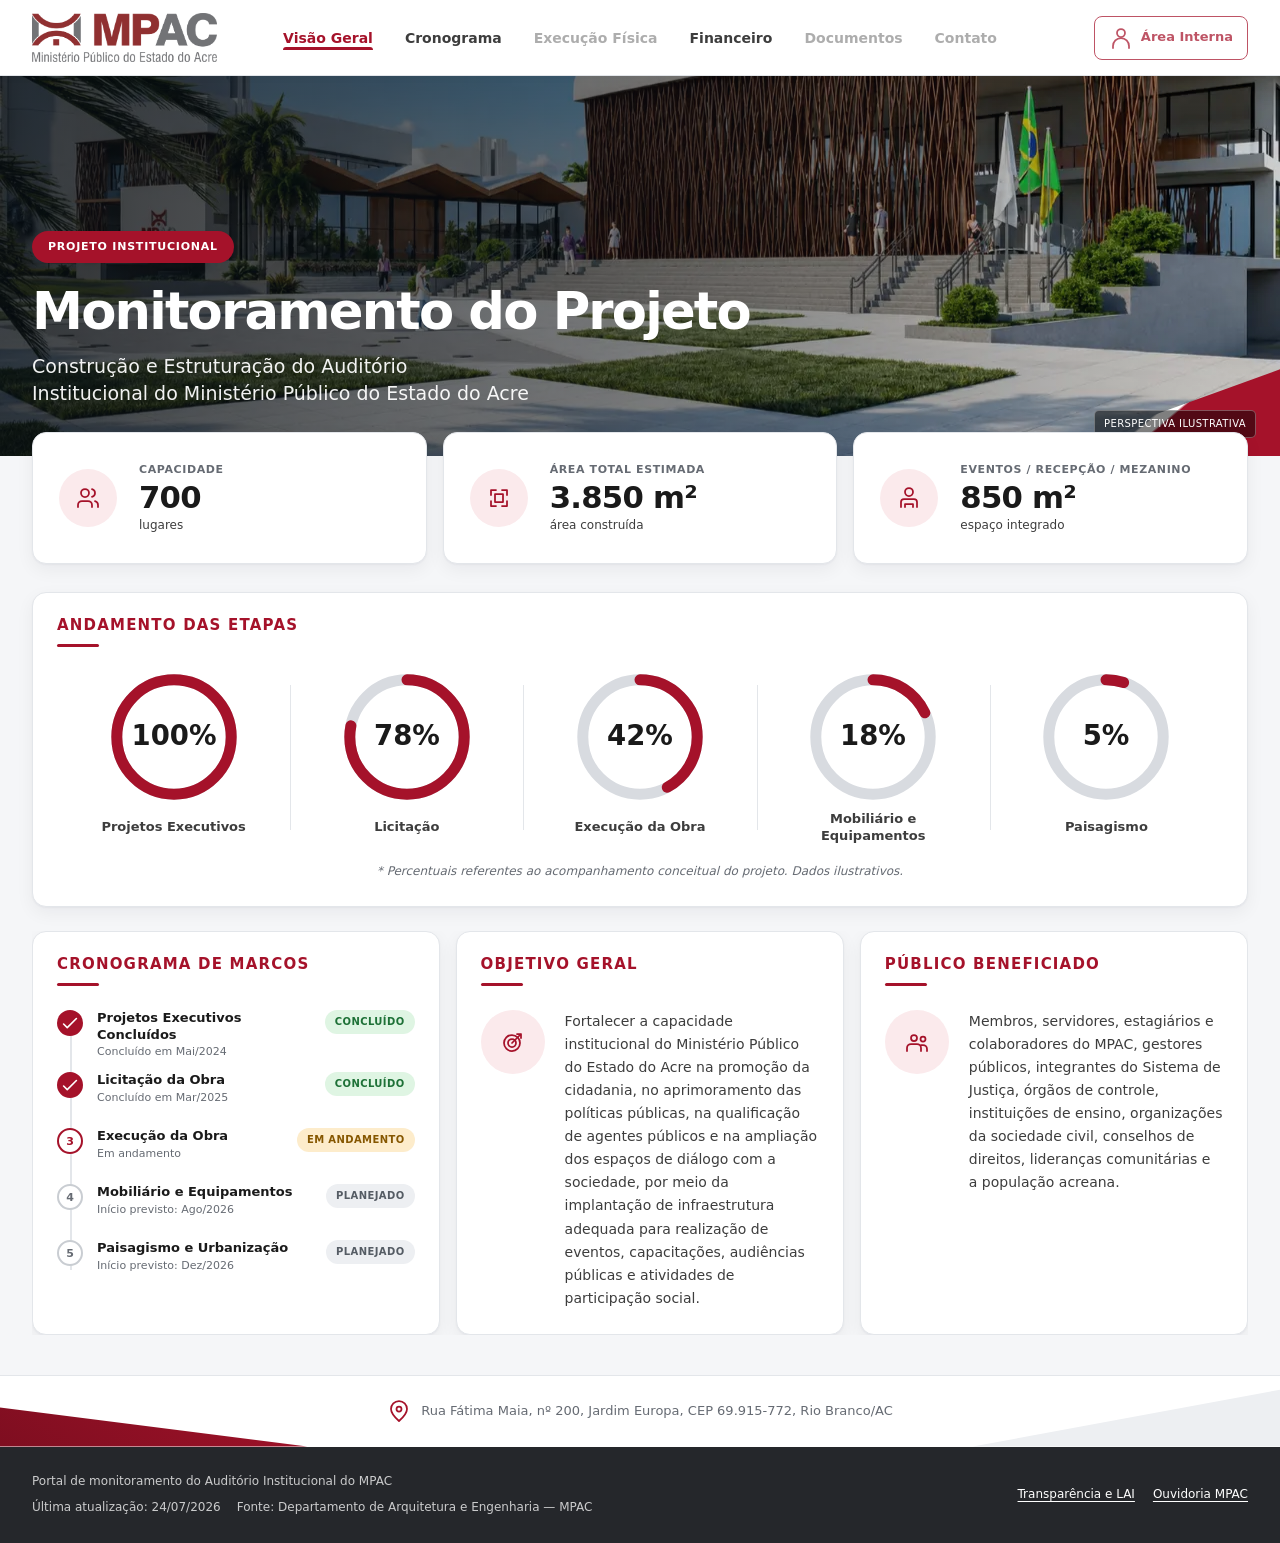
==== index.html @ 1439238c "feat: implementa dashboard do auditório MPAC" ====
<!doctype html>
<html lang="pt-BR" data-page="visao-geral">
<head>
  <meta charset="utf-8">
  <meta name="viewport" content="width=device-width, initial-scale=1">
  <meta name="description" content="Acompanhe a construção e a estruturação do Auditório Institucional do MPAC.">
  <meta name="theme-color" content="#a5122a">
  <link rel="icon" href="assets/favicon.svg" type="image/svg+xml">
  <meta http-equiv="Content-Security-Policy" content="default-src 'self'; img-src 'self' data:; style-src 'self'; script-src 'self'; font-src 'self'; object-src 'none'; base-uri 'self'; form-action 'self'">
  <meta name="referrer" content="strict-origin-when-cross-origin">
  <title>Visão Geral | Auditório Institucional MPAC</title>
  <link rel="preload" as="image" type="image/webp" href="assets/renders/render-02-fachada-principal-1280.webp" imagesrcset="assets/renders/render-02-fachada-principal-640.webp 640w, assets/renders/render-02-fachada-principal-1280.webp 1280w, assets/renders/render-02-fachada-principal-1672.webp 1672w" imagesizes="100vw">
  <link rel="stylesheet" href="css/tokens.css">
  <link rel="stylesheet" href="css/base.css">
  <link rel="stylesheet" href="css/components.css">
  <script type="module" src="js/data-loader.js"></script>
</head>
<body>
  <a class="skip-link" href="#conteudo-principal">Pular para o conteúdo principal</a>
  <header class="site-header">
    <div class="container header-inner">
      <a class="brand" href="index.html" aria-label="MPAC — página inicial do projeto">
        <img src="assets/logo_mpac_topo.png" alt="Ministério Público do Estado do Acre" width="1137" height="307">
      </a>
      <nav class="site-nav" id="site-nav" aria-label="Navegação principal">
        <ul>
          <li><a class="nav-link" href="index.html" aria-current="page">Visão Geral</a></li>
          <li><a class="nav-link" href="cronograma.html">Cronograma</a></li>
          <li><a class="nav-link" href="#" aria-disabled="true" title="Em breve">Execução Física</a></li>
          <li><a class="nav-link" href="financeiro.html">Financeiro</a></li>
          <li><a class="nav-link" href="#" aria-disabled="true" title="Em breve">Documentos</a></li>
          <li><a class="nav-link" href="#" aria-disabled="true" title="Em breve">Contato</a></li>
        </ul>
      </nav>
      <button class="internal-button" type="button" aria-disabled="true" title="Área interna em breve">
        <svg class="icon" aria-hidden="true"><use href="assets/icons.svg#user"></use></svg>
        Área Interna
      </button>
      <button class="menu-button" type="button" aria-controls="site-nav" aria-expanded="false" aria-label="Abrir menu">
        <svg class="icon menu-icon" aria-hidden="true"><use href="assets/icons.svg#menu"></use></svg>
      </button>
    </div>
  </header>
  <button class="nav-scrim" type="button" aria-label="Fechar menu" tabindex="-1"></button>

  <main id="conteudo-principal">
    <section class="hero hero--home" aria-labelledby="hero-title">
      <div class="container hero-inner">
        <span class="hero-badge">Projeto Institucional</span>
        <h1 id="hero-title">Monitoramento do Projeto</h1>
        <p id="hero-subtitle">Construção e Estruturação do Auditório Institucional do Ministério Público do Estado do Acre</p>
      </div>
      <span class="illustrative-tag">Perspectiva ilustrativa</span>
    </section>

    <div class="container main-content">
      <section aria-label="Indicadores principais">
        <div class="kpi-grid" id="kpi-grid"><div class="loading" aria-label="Carregando indicadores"></div></div>
      </section>

      <section class="card progress-card content-section" aria-labelledby="progress-title">
        <h2 class="section-heading" id="progress-title">Andamento das Etapas</h2>
        <div class="progress-grid" id="progress-grid"><div class="loading" aria-label="Carregando andamento"></div></div>
        <p class="progress-note" id="progress-note"></p>
      </section>

      <section class="overview-grid content-section" aria-label="Informações do projeto">
        <article class="card" aria-labelledby="milestones-title">
          <h2 class="section-heading" id="milestones-title">Cronograma de Marcos</h2>
          <ol class="milestones" id="milestones-list"></ol>
        </article>
        <article class="card info-card" aria-labelledby="objective-title">
          <h2 class="section-heading" id="objective-title">Objetivo Geral</h2>
          <div class="info-card__body">
            <span class="icon-bubble" aria-hidden="true">
              <svg class="icon"><use href="assets/icons.svg#target"></use></svg>
            </span>
            <p id="objective-text"></p>
          </div>
        </article>
        <article class="card info-card" aria-labelledby="audience-title">
          <h2 class="section-heading" id="audience-title">Público Beneficiado</h2>
          <div class="info-card__body">
            <span class="icon-bubble" aria-hidden="true">
              <svg class="icon"><use href="assets/icons.svg#community"></use></svg>
            </span>
            <p id="audience-text"></p>
          </div>
        </article>
      </section>
    </div>
  </main>

  <div class="address-bar" aria-label="Endereço do empreendimento">
    <div class="address-content">
      <svg class="icon" aria-hidden="true"><use href="assets/icons.svg#pin"></use></svg>
      <span id="project-address"></span>
    </div>
  </div>
  <footer class="site-footer">
    <div class="container footer-inner">
      <div>
        <p>Portal de monitoramento do Auditório Institucional do MPAC</p>
        <div class="footer-meta">
          <span id="last-updated"></span>
          <span id="data-source"></span>
        </div>
      </div>
      <div class="footer-links">
        <a href="https://transparencia.mpac.mp.br/" rel="noopener">Transparência e LAI</a>
        <a href="https://www.mpac.mp.br/ouvidoria/" rel="noopener">Ouvidoria MPAC</a>
      </div>
    </div>
  </footer>
  <noscript><p class="error-message">Este portal usa JavaScript apenas para carregar os dados públicos do projeto. Consulte a fonte estruturada em <a href="data/projeto.json">projeto.json</a>.</p></noscript>
</body>
</html>
---- css/tokens.css ----
:root {
  --mpac-red: #a5122a;
  --mpac-red-dark: #7e0e20;
  --mpac-red-soft: #fbeaec;
  --ink-950: #101114;
  --ink-900: #1a1a1a;
  --ink-700: #3d3d3d;
  --ink-500: #666b73;
  --ink-300: #c9cdd2;
  --line: #e3e6ea;
  --surface: #ffffff;
  --bg: #f5f6f8;
  --bg-diagonal: #edeff2;
  --status-done-bg: #dff5e3;
  --status-done-fg: #1e7137;
  --status-running-bg: #fdeccb;
  --status-running-fg: #865700;
  --status-planned-bg: #edeff2;
  --status-planned-fg: #555c64;
  --font-sans: "Inter", "Segoe UI", system-ui, -apple-system, BlinkMacSystemFont, sans-serif;
  --sp-1: 4px;
  --sp-2: 8px;
  --sp-3: 12px;
  --sp-4: 16px;
  --sp-5: 24px;
  --sp-6: 32px;
  --sp-7: 48px;
  --sp-8: 64px;
  --radius-card: 14px;
  --radius-pill: 999px;
  --radius-btn: 8px;
  --shadow-card: 0 1px 2px rgba(16, 24, 40, .04), 0 6px 18px rgba(16, 24, 40, .055);
  --shadow-hover: 0 2px 4px rgba(16, 24, 40, .06), 0 12px 28px rgba(16, 24, 40, .1);
  --container-max: 1440px;
  --gutter: 32px;
  --header-height: 76px;
}
---- css/base.css ----
*,
*::before,
*::after {
  box-sizing: border-box;
}

html {
  color-scheme: light;
  scroll-behavior: smooth;
  scroll-padding-top: calc(var(--header-height) + 20px);
}

body {
  margin: 0;
  background: var(--bg);
  color: var(--ink-700);
  font-family: var(--font-sans);
  font-size: 15px;
  line-height: 1.6;
  text-rendering: optimizeLegibility;
  -webkit-font-smoothing: antialiased;
}

body.nav-open {
  overflow: hidden;
}

img,
svg {
  display: block;
  max-width: 100%;
}

button,
a {
  font: inherit;
}

button {
  color: inherit;
}

a {
  color: var(--mpac-red);
}

h1,
h2,
h3,
p,
figure {
  margin-top: 0;
}

h1,
h2,
h3 {
  color: var(--ink-900);
  line-height: 1.18;
}

.container {
  width: min(calc(100% - (var(--gutter) * 2)), var(--container-max));
  margin-inline: auto;
}

.skip-link {
  position: fixed;
  z-index: 1000;
  top: 8px;
  left: 8px;
  padding: 10px 14px;
  border-radius: 6px;
  background: var(--ink-950);
  color: white;
  transform: translateY(-150%);
  transition: transform .15s ease;
}

.skip-link:focus {
  transform: translateY(0);
}

:focus-visible {
  outline: 3px solid var(--mpac-red);
  outline-offset: 3px;
}

.section-heading {
  position: relative;
  margin-bottom: 24px;
  padding-bottom: 12px;
  color: var(--mpac-red);
  font-size: 15px;
  font-weight: 760;
  letter-spacing: .08em;
  text-transform: uppercase;
}

.section-heading::after {
  position: absolute;
  bottom: 0;
  left: 0;
  width: 42px;
  height: 3px;
  border-radius: 3px;
  background: var(--mpac-red);
  content: "";
}

.eyebrow {
  margin-bottom: 8px;
  color: var(--mpac-red);
  font-size: 12px;
  font-weight: 750;
  letter-spacing: .1em;
  text-transform: uppercase;
}

.card {
  border: 1px solid var(--line);
  border-radius: var(--radius-card);
  background: var(--surface);
  box-shadow: var(--shadow-card);
}

.icon {
  width: 24px;
  height: 24px;
  fill: none;
  stroke: currentColor;
  stroke-linecap: round;
  stroke-linejoin: round;
  stroke-width: 1.75;
}

.icon-bubble {
  display: grid;
  flex: 0 0 auto;
  width: 58px;
  height: 58px;
  place-items: center;
  border-radius: 50%;
  background: var(--mpac-red-soft);
  color: var(--mpac-red);
}

.status {
  display: inline-flex;
  align-items: center;
  justify-content: center;
  min-height: 24px;
  padding: 4px 10px;
  border-radius: var(--radius-pill);
  font-size: 10px;
  font-weight: 780;
  letter-spacing: .04em;
  line-height: 1;
  text-transform: uppercase;
  white-space: nowrap;
}

.status--concluido {
  background: var(--status-done-bg);
  color: var(--status-done-fg);
}

.status--andamento {
  background: var(--status-running-bg);
  color: var(--status-running-fg);
}

.status--planejado {
  background: var(--status-planned-bg);
  color: var(--status-planned-fg);
}

.sr-only {
  position: absolute !important;
  width: 1px !important;
  height: 1px !important;
  padding: 0 !important;
  overflow: hidden !important;
  clip: rect(0, 0, 0, 0) !important;
  white-space: nowrap !important;
  border: 0 !important;
}

.content-section {
  content-visibility: auto;
  contain-intrinsic-size: 500px;
}

.loading {
  min-height: 120px;
  border-radius: var(--radius-card);
  background: linear-gradient(90deg, #eef0f2 20%, #f8f9fa 40%, #eef0f2 60%);
  background-size: 220% 100%;
  animation: shimmer 1.35s infinite linear;
}

.error-message {
  max-width: 900px;
  margin: 40px auto;
  padding: 24px;
  border-left: 4px solid var(--mpac-red);
  background: var(--surface);
}

@keyframes shimmer {
  to { background-position: -220% 0; }
}

@media (max-width: 899px) {
  :root {
    --gutter: 20px;
    --header-height: 68px;
  }
}

@media (prefers-reduced-motion: reduce) {
  *,
  *::before,
  *::after {
    scroll-behavior: auto !important;
    animation-duration: .01ms !important;
    animation-iteration-count: 1 !important;
    transition-duration: .01ms !important;
  }
}
---- css/components.css ----
.site-header {
  position: sticky;
  z-index: 100;
  top: 0;
  height: var(--header-height);
  border-bottom: 1px solid var(--line);
  background: rgba(255, 255, 255, .96);
  box-shadow: 0 1px 10px rgba(16, 24, 40, .03);
  backdrop-filter: blur(12px);
}

.header-inner {
  display: grid;
  height: 100%;
  grid-template-columns: minmax(205px, 1fr) auto minmax(155px, 1fr);
  align-items: center;
  gap: 28px;
}

.brand {
  display: inline-flex;
  align-items: center;
  justify-self: start;
  color: var(--ink-900);
  text-decoration: none;
}

.brand img {
  width: 185px;
  height: auto;
}

.site-nav {
  display: flex;
  height: 100%;
  align-self: center;
  align-items: center;
}

.site-nav ul {
  display: flex;
  height: 100%;
  margin: 0;
  padding: 0;
  align-items: center;
  gap: 32px;
  list-style: none;
}

.nav-link {
  position: relative;
  display: inline-flex;
  height: 100%;
  align-items: center;
  color: var(--ink-700);
  font-size: 14px;
  font-weight: 570;
  text-decoration: none;
}

.nav-link:hover {
  color: var(--mpac-red);
}

.nav-link[aria-current="page"] {
  color: var(--mpac-red);
  font-weight: 720;
}

.nav-link[aria-current="page"]::after {
  position: absolute;
  right: 0;
  bottom: -1px;
  left: 0;
  height: 3px;
  border-radius: 3px 3px 0 0;
  background: var(--mpac-red);
  content: "";
}

.nav-link[aria-disabled="true"] {
  cursor: not-allowed;
  opacity: .42;
}

.nav-link[aria-disabled="true"]::before {
  position: absolute;
  z-index: 2;
  top: calc(100% - 4px);
  left: 50%;
  padding: 5px 8px;
  border-radius: 5px;
  background: var(--ink-950);
  color: white;
  content: "Em breve";
  font-size: 10px;
  opacity: 0;
  pointer-events: none;
  transform: translate(-50%, 5px);
  transition: opacity .15s ease, transform .15s ease;
  white-space: nowrap;
}

.nav-link[aria-disabled="true"]:hover::before,
.nav-link[aria-disabled="true"]:focus-visible::before {
  opacity: 1;
  transform: translate(-50%, 0);
}

.internal-button,
.export-button {
  display: inline-flex;
  min-height: 42px;
  padding: 9px 14px;
  align-items: center;
  justify-content: center;
  gap: 8px;
  border: 1.5px solid var(--mpac-red);
  border-radius: var(--radius-btn);
  background: transparent;
  color: var(--mpac-red);
  font-size: 13px;
  font-weight: 680;
  text-decoration: none;
  transition: background-color .18s ease, color .18s ease, box-shadow .18s ease;
}

.internal-button {
  justify-self: end;
  cursor: not-allowed;
  opacity: .72;
}

.internal-button:hover,
.export-button:hover {
  background: var(--mpac-red);
  color: white;
  box-shadow: 0 6px 16px rgba(165, 18, 42, .2);
}

.menu-button {
  display: none;
  width: 44px;
  height: 44px;
  padding: 0;
  place-items: center;
  border: 1px solid var(--line);
  border-radius: 8px;
  background: white;
  color: var(--ink-900);
}

.nav-scrim {
  display: none;
}

.hero {
  position: relative;
  min-height: 380px;
  overflow: hidden;
  background-position: center 58%;
  background-size: cover;
  isolation: isolate;
}

.hero::before {
  position: absolute;
  z-index: -1;
  inset: 0;
  background: linear-gradient(100deg, rgba(8, 14, 20, .78) 0%, rgba(8, 14, 20, .54) 46%, rgba(8, 14, 20, .12) 100%);
  content: "";
}

.hero::after {
  position: absolute;
  right: -1px;
  bottom: -1px;
  width: min(19vw, 290px);
  height: 88px;
  background: linear-gradient(140deg, transparent 49%, white 50%, white 54%, var(--mpac-red) 55%);
  clip-path: polygon(100% 0, 100% 100%, 0 100%);
  content: "";
}

.hero--home {
  background-image: image-set(
    url("../assets/renders/render-02-fachada-principal-1280.webp") type("image/webp"),
    url("../assets/renders/render-02-fachada-principal-1280.jpg") type("image/jpeg")
  );
}

.hero--timeline {
  background-image: image-set(
    url("../assets/renders/render-01-praca-civica-1280.webp") type("image/webp"),
    url("../assets/renders/render-01-praca-civica-1280.jpg") type("image/jpeg")
  );
}

.hero--finance {
  background-image: image-set(
    url("../assets/renders/render-03-conjunto-entardecer-1280.webp") type("image/webp"),
    url("../assets/renders/render-03-conjunto-entardecer-1280.jpg") type("image/jpeg")
  );
}

.hero-inner {
  display: flex;
  min-height: 380px;
  padding-top: 58px;
  padding-bottom: 48px;
  flex-direction: column;
  align-items: flex-start;
  justify-content: flex-end;
}

.hero-badge {
  margin-bottom: 18px;
  padding: 7px 16px;
  border-radius: var(--radius-pill);
  background: var(--mpac-red);
  color: white;
  font-size: 11px;
  font-weight: 760;
  letter-spacing: .07em;
  text-transform: uppercase;
}

.hero h1 {
  max-width: 780px;
  margin-bottom: 12px;
  color: white;
  font-size: clamp(38px, 4vw, 56px);
  font-weight: 770;
  letter-spacing: -.035em;
  text-wrap: balance;
}

.hero p {
  max-width: 720px;
  margin-bottom: 0;
  color: rgba(255, 255, 255, .94);
  font-size: 19px;
  line-height: 1.45;
  text-wrap: balance;
}

.illustrative-tag {
  position: absolute;
  z-index: 2;
  right: 24px;
  bottom: 18px;
  padding: 5px 9px;
  border: 1px solid rgba(255, 255, 255, .3);
  border-radius: 5px;
  background: rgba(0, 0, 0, .5);
  color: white;
  font-size: 10px;
  letter-spacing: .04em;
  text-transform: uppercase;
}

.main-content {
  padding: 32px 0 0;
}

.kpi-grid {
  display: grid;
  margin-top: -56px;
  margin-bottom: 28px;
  grid-template-columns: repeat(3, minmax(0, 1fr));
  gap: 16px;
  position: relative;
  z-index: 4;
}

.kpi-card {
  display: flex;
  min-height: 132px;
  padding: 26px;
  align-items: center;
  gap: 22px;
  transition: transform .18s ease-out, box-shadow .18s ease-out;
}

.kpi-card:hover {
  box-shadow: var(--shadow-hover);
  transform: translateY(-2px);
}

.kpi-content {
  min-width: 0;
}

.kpi-label {
  display: block;
  margin-bottom: 3px;
  color: var(--ink-500);
  font-size: 11px;
  font-weight: 720;
  letter-spacing: .055em;
  line-height: 1.25;
  text-transform: uppercase;
}

.kpi-value {
  display: block;
  color: var(--ink-900);
  font-size: clamp(28px, 2.4vw, 36px);
  font-weight: 780;
  letter-spacing: -.025em;
  line-height: 1.15;
}

.kpi-note {
  display: block;
  margin-top: 3px;
  color: var(--ink-700);
  font-size: 12px;
  line-height: 1.25;
}

.progress-card {
  padding: 24px;
}

.progress-grid {
  display: grid;
  grid-template-columns: repeat(5, minmax(0, 1fr));
}

.progress-item {
  position: relative;
  display: grid;
  padding: 0 18px;
  justify-items: center;
  text-align: center;
}

.progress-item + .progress-item::before {
  position: absolute;
  top: 14px;
  bottom: 14px;
  left: 0;
  width: 1px;
  background: var(--line);
  content: "";
}

.progress-ring {
  width: 132px;
  height: 132px;
}

.progress-ring__track,
.progress-ring__value {
  fill: none;
  stroke-width: 10;
}

.progress-ring__track {
  stroke: #d8dbe0;
}

.progress-ring__value {
  stroke: var(--mpac-red);
  stroke-linecap: round;
  transform: rotate(-90deg);
  transform-origin: 60px 60px;
  transition: stroke-dashoffset .9s cubic-bezier(.22, 1, .36, 1);
}

.progress-ring text {
  fill: var(--ink-900);
  font-size: 25px;
  font-weight: 780;
}

.progress-name {
  max-width: 175px;
  margin-top: 8px;
  color: var(--ink-700);
  font-size: 13px;
  font-weight: 620;
  line-height: 1.3;
}

.progress-note {
  margin: 18px 0 0;
  color: var(--ink-500);
  font-size: 12px;
  font-style: italic;
  text-align: center;
}

.overview-grid {
  display: grid;
  margin-top: 24px;
  margin-bottom: 40px;
  grid-template-columns: 1.05fr 1fr 1fr;
  gap: 16px;
}

.overview-grid > .card {
  min-width: 0;
  padding: 24px;
}

.milestones {
  position: relative;
  margin: 0;
  padding: 0;
  list-style: none;
}

.milestones::before {
  position: absolute;
  top: 14px;
  bottom: 14px;
  left: 13px;
  width: 2px;
  background: var(--line);
  content: "";
}

.milestone {
  position: relative;
  display: grid;
  min-height: 44px;
  grid-template-columns: 28px minmax(0, 1fr) auto;
  gap: 12px;
  align-items: start;
}

.milestone + .milestone {
  margin-top: 12px;
}

.milestone-marker {
  z-index: 1;
  display: grid;
  width: 26px;
  height: 26px;
  place-items: center;
  border: 2px solid var(--ink-300);
  border-radius: 50%;
  background: var(--surface);
  color: var(--ink-500);
  font-size: 11px;
  font-weight: 750;
}

.milestone-marker--concluido {
  border-color: var(--mpac-red);
  background: var(--mpac-red);
  color: white;
}

.milestone-marker--andamento {
  border-color: var(--mpac-red);
  color: var(--mpac-red);
}

.milestone-title {
  display: block;
  color: var(--ink-900);
  font-size: 13px;
  font-weight: 690;
  line-height: 1.3;
}

.milestone-date {
  display: block;
  margin-top: 2px;
  color: var(--ink-500);
  font-size: 11px;
  line-height: 1.35;
}

.info-card {
  display: flex;
  flex-direction: column;
}

.info-card__body {
  display: grid;
  grid-template-columns: 64px 1fr;
  gap: 20px;
}

.info-card .icon-bubble {
  width: 64px;
  height: 64px;
}

.info-card p {
  margin: 0;
  font-size: 14px;
  line-height: 1.65;
}

.address-bar {
  position: relative;
  display: grid;
  min-height: 72px;
  overflow: hidden;
  place-items: center;
  border-top: 1px solid var(--line);
  background: white;
}

.address-bar::before,
.address-bar::after {
  position: absolute;
  bottom: 0;
  width: 24%;
  height: 100%;
  content: "";
  pointer-events: none;
}

.address-bar::before {
  left: 0;
  background: linear-gradient(35deg, var(--mpac-red-dark), var(--mpac-red));
  clip-path: polygon(0 45%, 100% 100%, 0 100%);
}

.address-bar::after {
  right: 0;
  background: var(--bg-diagonal);
  clip-path: polygon(100% 20%, 100% 100%, 0 100%);
}

.address-content {
  z-index: 1;
  display: flex;
  padding: 16px 26%;
  align-items: center;
  justify-content: center;
  gap: 10px;
  color: var(--ink-500);
  font-size: 13px;
  text-align: center;
}

.address-content .icon {
  flex: 0 0 auto;
  color: var(--mpac-red);
}

.site-footer {
  background: #25272b;
  color: rgba(255, 255, 255, .76);
}

.footer-inner {
  display: grid;
  min-height: 96px;
  padding-block: 22px;
  grid-template-columns: 1fr auto;
  align-items: center;
  gap: 24px;
  font-size: 12px;
}

.footer-inner p {
  margin: 0;
}

.footer-meta {
  display: flex;
  margin-top: 6px;
  gap: 16px;
  flex-wrap: wrap;
}

.footer-links {
  display: flex;
  gap: 18px;
}

.footer-links a {
  color: white;
  text-underline-offset: 3px;
}

/* Internal-page introductions */
.page-intro {
  display: flex;
  margin-bottom: 24px;
  align-items: flex-end;
  justify-content: space-between;
  gap: 24px;
}

.page-intro h2 {
  margin: 0;
  font-size: clamp(26px, 3vw, 38px);
  letter-spacing: -.025em;
}

.page-intro p {
  max-width: 650px;
  margin: 8px 0 0;
  color: var(--ink-500);
}

.timeline-layout {
  display: grid;
  margin-bottom: 24px;
  grid-template-columns: minmax(320px, .7fr) minmax(550px, 1.3fr);
  gap: 20px;
}

.expanded-timeline,
.gantt-card,
.data-table-card,
.budget-card,
.donut-card,
.binding-card {
  padding: 26px;
}

.expanded-milestones {
  margin: 0;
  padding: 0;
  list-style: none;
}

.expanded-milestone {
  position: relative;
  display: grid;
  padding: 0 0 26px 46px;
}

.expanded-milestone:last-child {
  padding-bottom: 0;
}

.expanded-milestone:not(:last-child)::before {
  position: absolute;
  top: 31px;
  bottom: 0;
  left: 15px;
  width: 2px;
  background: var(--line);
  content: "";
}

.expanded-milestone__marker {
  position: absolute;
  top: 0;
  left: 0;
  display: grid;
  width: 32px;
  height: 32px;
  place-items: center;
  border: 2px solid var(--ink-300);
  border-radius: 50%;
  background: white;
  color: var(--ink-500);
  font-size: 12px;
  font-weight: 760;
}

.expanded-milestone__marker--concluido {
  border-color: var(--mpac-red);
  background: var(--mpac-red);
  color: white;
}

.expanded-milestone__marker--andamento {
  border-color: var(--mpac-red);
  color: var(--mpac-red);
}

.expanded-milestone__heading {
  display: flex;
  margin-bottom: 5px;
  align-items: flex-start;
  justify-content: space-between;
  gap: 12px;
}

.expanded-milestone h3 {
  margin: 3px 0 0;
  font-size: 15px;
}

.expanded-milestone p {
  margin: 0;
  color: var(--ink-500);
  font-size: 13px;
  line-height: 1.5;
}

.expanded-milestone time {
  display: block;
  margin-top: 6px;
  color: var(--mpac-red);
  font-size: 11px;
  font-weight: 680;
}

.gantt-scroll,
.table-scroll {
  width: 100%;
  overflow-x: auto;
  scrollbar-color: var(--ink-300) transparent;
}

.gantt {
  position: relative;
  display: grid;
  min-width: 740px;
  padding-top: 32px;
  grid-template-columns: 160px repeat(8, minmax(68px, 1fr));
  grid-auto-rows: 55px;
}

.gantt::before {
  position: absolute;
  top: 32px;
  right: 0;
  bottom: 0;
  left: 160px;
  background: repeating-linear-gradient(90deg, transparent 0, transparent calc(12.5% - 1px), var(--line) calc(12.5% - 1px), var(--line) 12.5%);
  content: "";
  pointer-events: none;
}

.gantt-year {
  display: grid;
  place-items: center;
  border-bottom: 1px solid var(--line);
  color: var(--ink-500);
  font-size: 11px;
  font-weight: 690;
}

.gantt-label {
  display: flex;
  padding-right: 16px;
  align-items: center;
  border-bottom: 1px solid var(--line);
  color: var(--ink-700);
  font-size: 12px;
  font-weight: 620;
  line-height: 1.25;
}

.gantt-track {
  position: relative;
  display: flex;
  grid-column: 2 / 10;
  align-items: center;
  border-bottom: 1px solid var(--line);
}

.gantt-bar {
  position: absolute;
  z-index: 1;
  height: 20px;
  min-width: 8px;
  border-radius: var(--radius-pill);
  background: var(--mpac-red);
  box-shadow: 0 4px 10px rgba(165, 18, 42, .2);
}

.gantt-bar--andamento {
  background: repeating-linear-gradient(135deg, var(--mpac-red) 0 7px, #bd5264 7px 14px);
}

.gantt-bar--planejado {
  border: 1px solid rgba(165, 18, 42, .4);
  background: rgba(165, 18, 42, .22);
  box-shadow: none;
}

.today-marker {
  position: absolute;
  z-index: 3;
  top: 28px;
  bottom: 0;
  left: var(--today-position, 0%);
  width: 2px;
  background: #e39e22;
  pointer-events: none;
}

.today-marker::before {
  position: absolute;
  top: -26px;
  left: 50%;
  padding: 3px 6px;
  border-radius: 4px;
  background: #9a6400;
  color: white;
  content: "Hoje";
  font-size: 9px;
  font-weight: 750;
  transform: translateX(-50%);
}

.filter-bar {
  display: flex;
  margin-bottom: 18px;
  gap: 8px;
  flex-wrap: wrap;
}

.filter-button {
  min-height: 36px;
  padding: 7px 14px;
  border: 1px solid var(--line);
  border-radius: var(--radius-pill);
  background: white;
  color: var(--ink-500);
  font-size: 12px;
  font-weight: 680;
  cursor: pointer;
}

.filter-button:hover,
.filter-button[aria-pressed="true"] {
  border-color: var(--mpac-red);
  background: var(--mpac-red-soft);
  color: var(--mpac-red);
}

.data-table {
  width: 100%;
  border-collapse: collapse;
  font-size: 13px;
}

.data-table th,
.data-table td {
  padding: 14px 16px;
  border-bottom: 1px solid var(--line);
  text-align: left;
  vertical-align: middle;
}

.data-table th {
  background: #f9fafb;
  color: var(--ink-500);
  font-size: 10px;
  font-weight: 760;
  letter-spacing: .06em;
  text-transform: uppercase;
}

.data-table tbody tr:hover {
  background: #fafbfc;
}

.data-table td:first-child {
  color: var(--mpac-red);
  font-weight: 730;
  white-space: nowrap;
}

.data-table .currency {
  color: var(--ink-900);
  font-variant-numeric: tabular-nums;
  font-weight: 680;
  text-align: right;
  white-space: nowrap;
}

.data-table .total-row td {
  border-top: 2px solid rgba(165, 18, 42, .24);
  background: var(--mpac-red-soft);
  color: var(--mpac-red-dark);
  font-weight: 780;
}

.data-table tr[hidden] {
  display: none;
}

.finance-kpis {
  display: grid;
  margin-bottom: 24px;
  grid-template-columns: repeat(3, 1fr);
  gap: 16px;
}

.finance-kpi {
  padding: 24px;
}

.finance-kpi__top {
  display: flex;
  margin-bottom: 18px;
  align-items: center;
  justify-content: space-between;
}

.finance-kpi__value {
  margin-bottom: 5px;
  color: var(--ink-900);
  font-size: clamp(24px, 2.2vw, 34px);
  font-weight: 790;
  letter-spacing: -.035em;
}

.finance-kpi__label {
  color: var(--ink-500);
  font-size: 12px;
}

.finance-overview {
  display: grid;
  margin-bottom: 24px;
  grid-template-columns: .72fr 1.28fr;
  gap: 20px;
}

.donut-layout {
  display: grid;
  grid-template-columns: 190px 1fr;
  align-items: center;
  gap: 22px;
}

.donut {
  width: 190px;
  height: 190px;
}

.donut circle {
  fill: none;
  stroke-width: 19;
}

.donut__track {
  stroke: var(--line);
}

.donut__meta1 {
  stroke: var(--mpac-red);
  transform: rotate(-90deg);
  transform-origin: 60px 60px;
}

.donut__meta2 {
  stroke: #d78a98;
  transform: rotate(-90deg);
  transform-origin: 60px 60px;
}

.donut text {
  fill: var(--ink-900);
  font-size: 13px;
  font-weight: 790;
}

.donut .donut-caption {
  fill: var(--ink-500);
  font-size: 6px;
  font-weight: 620;
  text-transform: uppercase;
}

.chart-legend {
  display: grid;
  gap: 14px;
}

.legend-item {
  display: grid;
  grid-template-columns: 12px 1fr;
  gap: 10px;
}

.legend-swatch {
  width: 12px;
  height: 12px;
  margin-top: 4px;
  border-radius: 3px;
  background: var(--mpac-red);
}

.legend-item:nth-child(2) .legend-swatch {
  background: #d78a98;
}

.legend-item strong,
.legend-item span {
  display: block;
}

.legend-item strong {
  color: var(--ink-900);
  font-size: 13px;
}

.legend-item span {
  color: var(--ink-500);
  font-size: 11px;
}

.binding-card {
  display: grid;
  grid-template-columns: 64px 1fr;
  align-items: start;
  gap: 22px;
}

.binding-list {
  display: grid;
  grid-template-columns: repeat(2, 1fr);
  gap: 20px;
}

.binding-item {
  padding-left: 16px;
  border-left: 3px solid var(--mpac-red-soft);
}

.binding-item h3 {
  margin-bottom: 6px;
  color: var(--mpac-red);
  font-size: 14px;
}

.binding-item p {
  margin: 0;
  font-size: 13px;
}

.budget-card {
  margin-bottom: 20px;
}

.budget-card__header {
  display: flex;
  margin-bottom: 20px;
  align-items: flex-start;
  justify-content: space-between;
  gap: 20px;
}

.budget-card__header h2 {
  margin-bottom: 4px;
  font-size: 20px;
}

.budget-card__header p {
  margin: 0;
  color: var(--ink-500);
  font-size: 12px;
}

.value-cell {
  min-width: 210px;
}

.value-row {
  display: flex;
  align-items: center;
  justify-content: flex-end;
  gap: 12px;
}

.amount-bar {
  width: 74px;
  height: 7px;
  overflow: hidden;
  border-radius: 10px;
  background: var(--line);
}

.amount-bar span {
  display: block;
  width: var(--bar-width, 0%);
  height: 100%;
  border-radius: inherit;
  background: var(--mpac-red);
}

.finance-note {
  display: flex;
  margin: 22px 0 32px;
  padding: 16px 18px;
  align-items: flex-start;
  gap: 12px;
  border: 1px solid #ead49f;
  border-radius: 10px;
  background: #fff9e9;
  color: #674e16;
  font-size: 12px;
}

.finance-note p {
  margin: 0;
}

@media (min-width: 1450px) {
  .hero--home {
    background-image: image-set(
      url("../assets/renders/render-02-fachada-principal-1672.webp") type("image/webp"),
      url("../assets/renders/render-02-fachada-principal-1672.jpg") type("image/jpeg")
    );
  }
  .hero--timeline {
    background-image: image-set(
      url("../assets/renders/render-01-praca-civica-1672.webp") type("image/webp"),
      url("../assets/renders/render-01-praca-civica-1672.jpg") type("image/jpeg")
    );
  }
  .hero--finance {
    background-image: image-set(
      url("../assets/renders/render-03-conjunto-entardecer-1672.webp") type("image/webp"),
      url("../assets/renders/render-03-conjunto-entardecer-1672.jpg") type("image/jpeg")
    );
  }
}

@media (max-width: 1279px) {
  .site-nav ul { gap: 20px; }
  .nav-link { font-size: 13px; }
  .kpi-grid { grid-template-columns: repeat(2, 1fr); }
  .progress-grid { grid-template-columns: repeat(3, 1fr); row-gap: 28px; }
  .progress-item:nth-child(4)::before { display: none; }
  .overview-grid { grid-template-columns: repeat(2, 1fr); }
  .overview-grid > :first-child { grid-row: span 2; }
  .timeline-layout { grid-template-columns: 1fr; }
  .finance-overview { grid-template-columns: 1fr; }
}

@media (max-width: 1050px) {
  .header-inner {
    grid-template-columns: 180px auto 140px;
    gap: 16px;
  }

  .brand img { width: 168px; }
  .site-nav ul { gap: 13px; }
  .nav-link { font-size: 12px; }
  .internal-button { padding-inline: 10px; font-size: 12px; }
}

@media (max-width: 899px) {
  .header-inner {
    display: flex;
    justify-content: space-between;
  }

  .brand img { width: 158px; }
  .menu-button { display: grid; }
  .internal-button { display: none; }

  .site-nav {
    position: fixed;
    z-index: 102;
    top: 0;
    right: 0;
    bottom: 0;
    display: block;
    height: auto;
    width: min(86vw, 360px);
    padding: 92px 24px 28px;
    background: white;
    box-shadow: -18px 0 40px rgba(16, 24, 40, .16);
    clip-path: inset(0 0 0 100%);
    pointer-events: none;
    transition: clip-path .22s ease, visibility .22s;
    visibility: hidden;
  }

  .site-nav[data-open="true"] {
    clip-path: inset(0);
    pointer-events: auto;
    visibility: visible;
  }

  .site-nav ul {
    display: block;
    height: auto;
  }

  .site-nav li { border-bottom: 1px solid var(--line); }

  .nav-link {
    display: flex;
    min-height: 52px;
    font-size: 15px;
  }

  .nav-link[aria-current="page"]::after {
    top: 12px;
    right: auto;
    bottom: 12px;
    left: -24px;
    width: 4px;
    height: auto;
    border-radius: 0 4px 4px 0;
  }

  .nav-scrim {
    position: fixed;
    z-index: 101;
    inset: 0;
    display: block;
    border: 0;
    background: rgba(12, 15, 20, .55);
    opacity: 0;
    pointer-events: none;
    transition: opacity .22s ease;
  }

  .nav-scrim[data-open="true"] {
    opacity: 1;
    pointer-events: auto;
  }

  .hero,
  .hero-inner {
    min-height: 320px;
  }

  .hero--home {
    background-image: image-set(
      url("../assets/renders/render-02-fachada-principal-640.webp") type("image/webp"),
      url("../assets/renders/render-02-fachada-principal-640.jpg") type("image/jpeg")
    );
  }
  .hero--timeline {
    background-image: image-set(
      url("../assets/renders/render-01-praca-civica-640.webp") type("image/webp"),
      url("../assets/renders/render-01-praca-civica-640.jpg") type("image/jpeg")
    );
  }
  .hero--finance {
    background-image: image-set(
      url("../assets/renders/render-03-conjunto-entardecer-640.webp") type("image/webp"),
      url("../assets/renders/render-03-conjunto-entardecer-640.jpg") type("image/jpeg")
    );
  }

  .hero h1 { max-width: 620px; font-size: clamp(32px, 6vw, 44px); }
  .hero p { font-size: 16px; }
  .illustrative-tag { right: 12px; bottom: 10px; }
  .main-content { padding-top: 24px; }
  .kpi-grid { margin-top: -40px; }
  .progress-grid { grid-template-columns: repeat(2, 1fr); }
  .progress-item:nth-child(odd)::before { display: none; }
  .progress-item:nth-child(4)::before { display: block; }
  .overview-grid { grid-template-columns: 1fr; }
  .overview-grid > :first-child { grid-row: auto; }
  .finance-kpis { grid-template-columns: 1fr; }
  .finance-overview { grid-template-columns: 1fr; }
  .footer-inner { grid-template-columns: 1fr; }
  .footer-links { justify-content: flex-start; }
}

@media (max-width: 599px) {
  .hero,
  .hero-inner { min-height: 300px; }
  .hero-inner { padding-top: 40px; padding-bottom: 38px; }
  .hero-badge { margin-bottom: 12px; }
  .hero h1 { margin-bottom: 8px; font-size: 32px; }
  .hero p { font-size: 14px; }
  .hero::after { width: 33vw; height: 56px; }
  .illustrative-tag { display: none; }
  .kpi-grid { grid-template-columns: 1fr; }
  .kpi-card { min-height: 106px; padding: 18px; }
  .kpi-value { font-size: 27px; }
  .progress-card { padding: 20px 14px; }
  .progress-grid { grid-template-columns: 1fr; }
  .progress-item { padding-block: 12px; }
  .progress-item + .progress-item::before { display: none; }
  .progress-item + .progress-item { border-top: 1px solid var(--line); }
  .overview-grid > .card,
  .expanded-timeline,
  .gantt-card,
  .data-table-card,
  .budget-card,
  .donut-card,
  .binding-card { padding: 20px; }
  .milestone { grid-template-columns: 28px minmax(0, 1fr); }
  .milestone .status { grid-column: 2; justify-self: start; margin-top: -8px; }
  .info-card__body { grid-template-columns: 1fr; }
  .info-card .icon-bubble { width: 54px; height: 54px; }
  .address-content { padding-inline: 20px; }
  .address-bar::before,
  .address-bar::after { opacity: .2; }
  .page-intro { display: block; }
  .export-button { margin-top: 16px; }
  .gantt { min-width: 700px; }
  .data-table { min-width: 740px; }
  .data-table th:first-child,
  .data-table td:first-child {
    position: sticky;
    z-index: 1;
    left: 0;
    background: white;
    box-shadow: 1px 0 var(--line);
  }
  .data-table th:first-child { background: #f9fafb; }
  .data-table .total-row td:first-child { background: var(--mpac-red-soft); }
  .donut-layout { grid-template-columns: 1fr; justify-items: center; }
  .binding-card { grid-template-columns: 1fr; }
  .binding-list { grid-template-columns: 1fr; }
  .budget-card__header { display: block; }
  .budget-card__header .status { margin-top: 10px; }
}
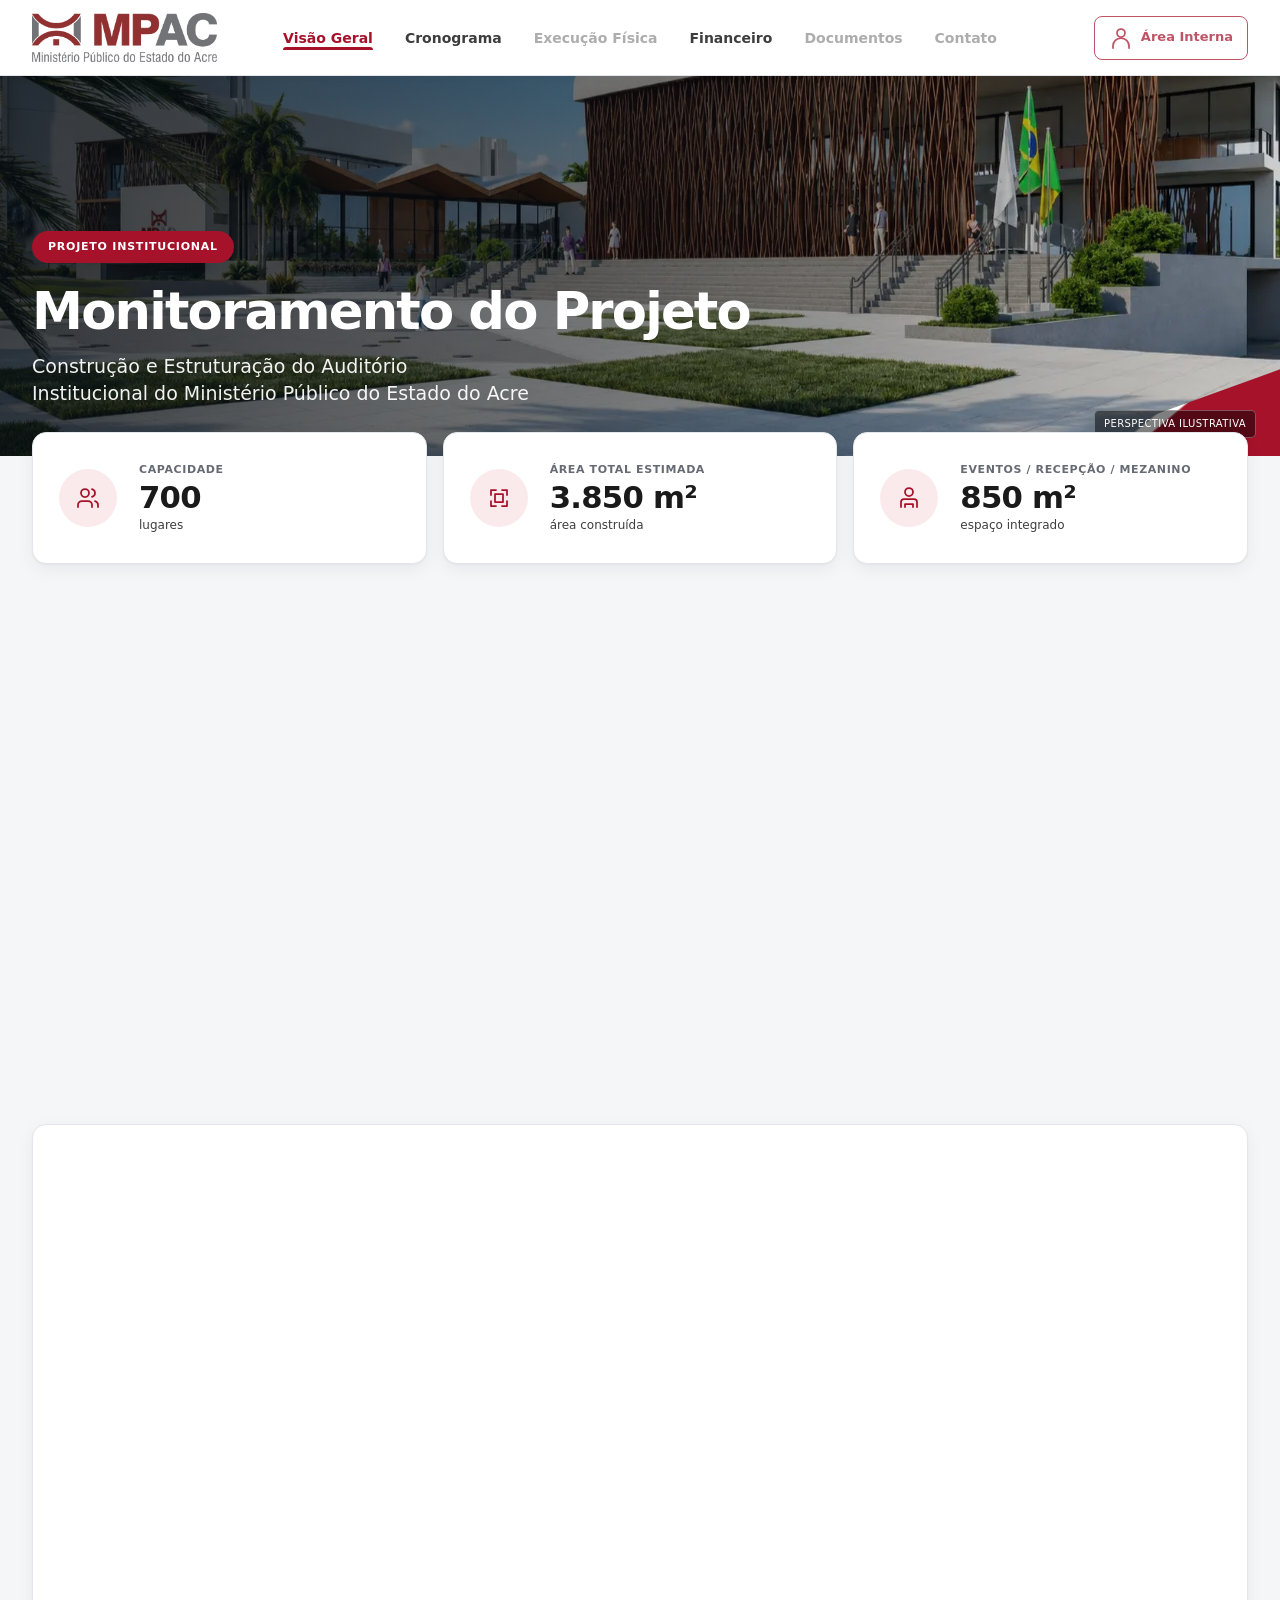
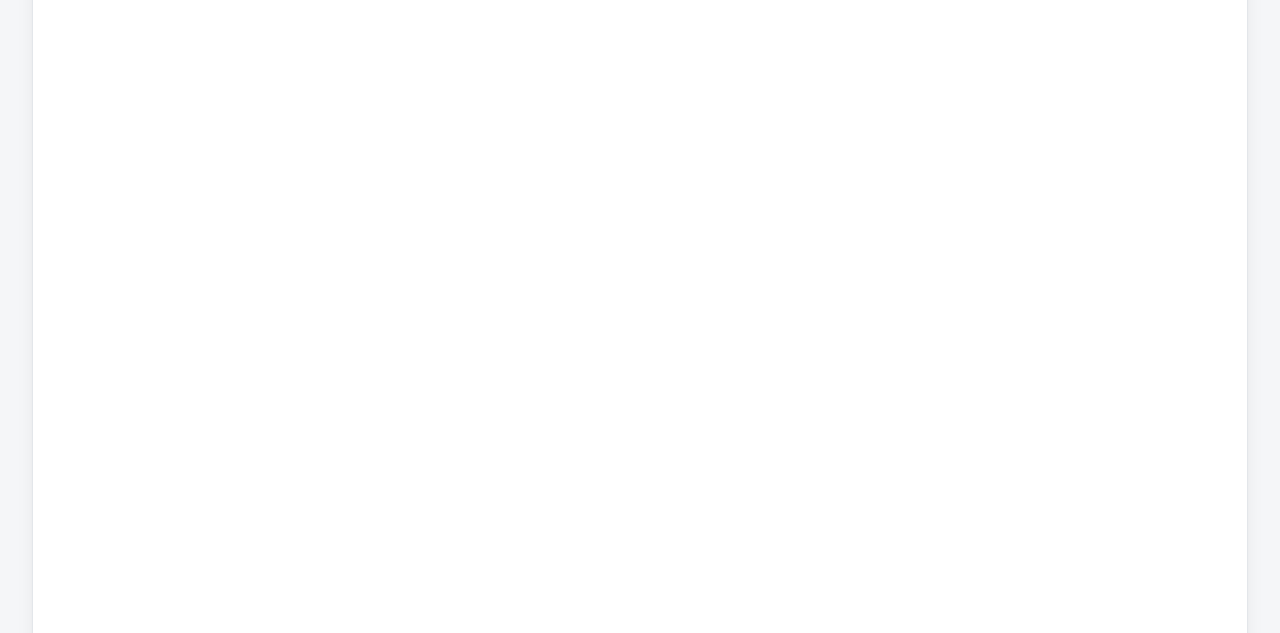
==== commit da367fda: "feat: adiciona carrossel 3D à visão geral" ====
--- a/index.html
+++ b/index.html
@@ -58,6 +58,36 @@
         <div class="kpi-grid" id="kpi-grid"><div class="loading" aria-label="Carregando indicadores"></div></div>
       </section>
 
+      <section class="carousel-section content-section" aria-labelledby="carousel-title">
+        <div class="carousel-heading">
+          <div>
+            <p class="eyebrow">Conheça o projeto</p>
+            <h2 class="section-heading" id="carousel-title">Perspectivas 3D do Auditório</h2>
+          </div>
+          <p>Visualize os espaços, acessos e a integração arquitetônica prevista para o novo auditório.</p>
+        </div>
+        <div class="project-carousel card" id="project-carousel" aria-roledescription="carrossel" aria-label="Perspectivas ilustrativas do Auditório Institucional do MPAC">
+          <div class="carousel-viewport">
+            <div class="carousel-track" id="carousel-track"></div>
+            <button class="carousel-arrow carousel-arrow--previous" type="button" aria-label="Imagem anterior">
+              <svg class="icon" aria-hidden="true"><use href="assets/icons.svg#chevron-left"></use></svg>
+            </button>
+            <button class="carousel-arrow carousel-arrow--next" type="button" aria-label="Próxima imagem">
+              <svg class="icon" aria-hidden="true"><use href="assets/icons.svg#chevron-right"></use></svg>
+            </button>
+            <span class="carousel-counter" id="carousel-counter" aria-hidden="true"></span>
+          </div>
+          <div class="carousel-controls">
+            <div class="carousel-dots" id="carousel-dots" role="group" aria-label="Selecionar imagem"></div>
+            <button class="carousel-toggle" type="button" aria-label="Pausar reprodução automática">
+              <svg class="icon" aria-hidden="true"><use href="assets/icons.svg#pause"></use></svg>
+              <span>Pausar</span>
+            </button>
+          </div>
+          <p class="sr-only" id="carousel-status" aria-live="polite"></p>
+        </div>
+      </section>
+
       <section class="card progress-card content-section" aria-labelledby="progress-title">
         <h2 class="section-heading" id="progress-title">Andamento das Etapas</h2>
         <div class="progress-grid" id="progress-grid"><div class="loading" aria-label="Carregando andamento"></div></div>
--- a/css/components.css
+++ b/css/components.css
@@ -317,6 +317,217 @@
   color: var(--ink-700);
   font-size: 12px;
   line-height: 1.25;
+}
+
+.carousel-section {
+  margin-bottom: 24px;
+}
+
+.carousel-heading {
+  display: flex;
+  margin-bottom: 18px;
+  align-items: flex-end;
+  justify-content: space-between;
+  gap: 32px;
+}
+
+.carousel-heading .section-heading {
+  margin-bottom: 0;
+}
+
+.carousel-heading > p {
+  max-width: 560px;
+  margin: 0 0 10px;
+  color: var(--ink-500);
+  font-size: 13px;
+  text-align: right;
+}
+
+.project-carousel {
+  overflow: hidden;
+}
+
+.carousel-viewport {
+  position: relative;
+  overflow: hidden;
+  aspect-ratio: 16 / 7;
+  background: var(--ink-950);
+  outline: none;
+}
+
+.carousel-track {
+  display: flex;
+  height: 100%;
+  transition: transform .65s cubic-bezier(.22, 1, .36, 1);
+  will-change: transform;
+}
+
+.carousel-track.is-jumping {
+  transition: none;
+}
+
+.carousel-slide {
+  position: relative;
+  min-width: 100%;
+  height: 100%;
+  margin: 0;
+  overflow: hidden;
+  background: var(--ink-950);
+}
+
+.carousel-slide picture,
+.carousel-slide img {
+  width: 100%;
+  height: 100%;
+}
+
+.carousel-slide img {
+  object-fit: cover;
+  object-position: center;
+}
+
+.carousel-slide::after {
+  position: absolute;
+  inset: 55% 0 0;
+  background: linear-gradient(to bottom, transparent, rgba(7, 9, 12, .82));
+  content: "";
+  pointer-events: none;
+}
+
+.carousel-slide figcaption {
+  position: absolute;
+  z-index: 2;
+  right: 28px;
+  bottom: 24px;
+  left: 28px;
+  display: flex;
+  align-items: flex-end;
+  justify-content: space-between;
+  gap: 24px;
+  color: white;
+}
+
+.carousel-slide figcaption span {
+  max-width: 680px;
+  font-size: 17px;
+  font-weight: 680;
+  line-height: 1.35;
+}
+
+.carousel-slide figcaption small {
+  max-width: 340px;
+  color: rgba(255, 255, 255, .78);
+  font-size: 11px;
+  font-style: italic;
+  line-height: 1.4;
+  text-align: right;
+}
+
+.carousel-arrow {
+  position: absolute;
+  z-index: 3;
+  top: 50%;
+  display: grid;
+  width: 48px;
+  height: 48px;
+  padding: 0;
+  place-items: center;
+  border: 1px solid rgba(255, 255, 255, .38);
+  border-radius: 50%;
+  background: rgba(12, 15, 20, .62);
+  color: white;
+  cursor: pointer;
+  transform: translateY(-50%);
+  transition: background-color .18s ease, transform .18s ease;
+  backdrop-filter: blur(8px);
+}
+
+.carousel-arrow:hover {
+  background: var(--mpac-red);
+  transform: translateY(-50%) scale(1.06);
+}
+
+.carousel-arrow--previous {
+  left: 22px;
+}
+
+.carousel-arrow--next {
+  right: 22px;
+}
+
+.carousel-counter {
+  position: absolute;
+  z-index: 3;
+  top: 20px;
+  right: 20px;
+  padding: 6px 10px;
+  border: 1px solid rgba(255, 255, 255, .25);
+  border-radius: var(--radius-pill);
+  background: rgba(12, 15, 20, .58);
+  color: white;
+  font-size: 11px;
+  font-weight: 720;
+  letter-spacing: .05em;
+  backdrop-filter: blur(8px);
+}
+
+.carousel-controls {
+  display: flex;
+  min-height: 58px;
+  padding: 10px 18px;
+  align-items: center;
+  justify-content: space-between;
+  gap: 18px;
+  border-top: 1px solid var(--line);
+  background: white;
+}
+
+.carousel-dots {
+  display: flex;
+  align-items: center;
+  gap: 8px;
+}
+
+.carousel-dot {
+  width: 9px;
+  height: 9px;
+  padding: 0;
+  border: 0;
+  border-radius: 50%;
+  background: var(--ink-300);
+  cursor: pointer;
+  transition: width .2s ease, background-color .2s ease;
+}
+
+.carousel-dot[aria-current="true"] {
+  width: 28px;
+  border-radius: var(--radius-pill);
+  background: var(--mpac-red);
+}
+
+.carousel-toggle {
+  display: inline-flex;
+  min-height: 34px;
+  padding: 6px 10px;
+  align-items: center;
+  gap: 7px;
+  border: 0;
+  border-radius: 6px;
+  background: transparent;
+  color: var(--ink-500);
+  font-size: 11px;
+  font-weight: 680;
+  cursor: pointer;
+}
+
+.carousel-toggle:hover {
+  background: var(--mpac-red-soft);
+  color: var(--mpac-red);
+}
+
+.carousel-toggle .icon {
+  width: 17px;
+  height: 17px;
 }
 
 .progress-card {
@@ -1245,6 +1456,14 @@
   .illustrative-tag { right: 12px; bottom: 10px; }
   .main-content { padding-top: 24px; }
   .kpi-grid { margin-top: -40px; }
+  .carousel-heading { display: block; }
+  .carousel-heading > p {
+    max-width: 680px;
+    margin: 14px 0 0;
+    text-align: left;
+  }
+  .carousel-viewport { aspect-ratio: 16 / 8.5; }
+  .carousel-slide figcaption small { display: none; }
   .progress-grid { grid-template-columns: repeat(2, 1fr); }
   .progress-item:nth-child(odd)::before { display: none; }
   .progress-item:nth-child(4)::before { display: block; }
@@ -1268,6 +1487,27 @@
   .kpi-grid { grid-template-columns: 1fr; }
   .kpi-card { min-height: 106px; padding: 18px; }
   .kpi-value { font-size: 27px; }
+  .carousel-viewport { aspect-ratio: 16 / 10; }
+  .carousel-arrow {
+    width: 40px;
+    height: 40px;
+  }
+  .carousel-arrow--previous { left: 12px; }
+  .carousel-arrow--next { right: 12px; }
+  .carousel-counter { top: 12px; right: 12px; }
+  .carousel-slide figcaption {
+    right: 16px;
+    bottom: 14px;
+    left: 16px;
+  }
+  .carousel-slide figcaption span {
+    font-size: 13px;
+  }
+  .carousel-controls {
+    min-height: 52px;
+    padding-inline: 14px;
+  }
+  .carousel-toggle span { display: none; }
   .progress-card { padding: 20px 14px; }
   .progress-grid { grid-template-columns: 1fr; }
   .progress-item { padding-block: 12px; }
